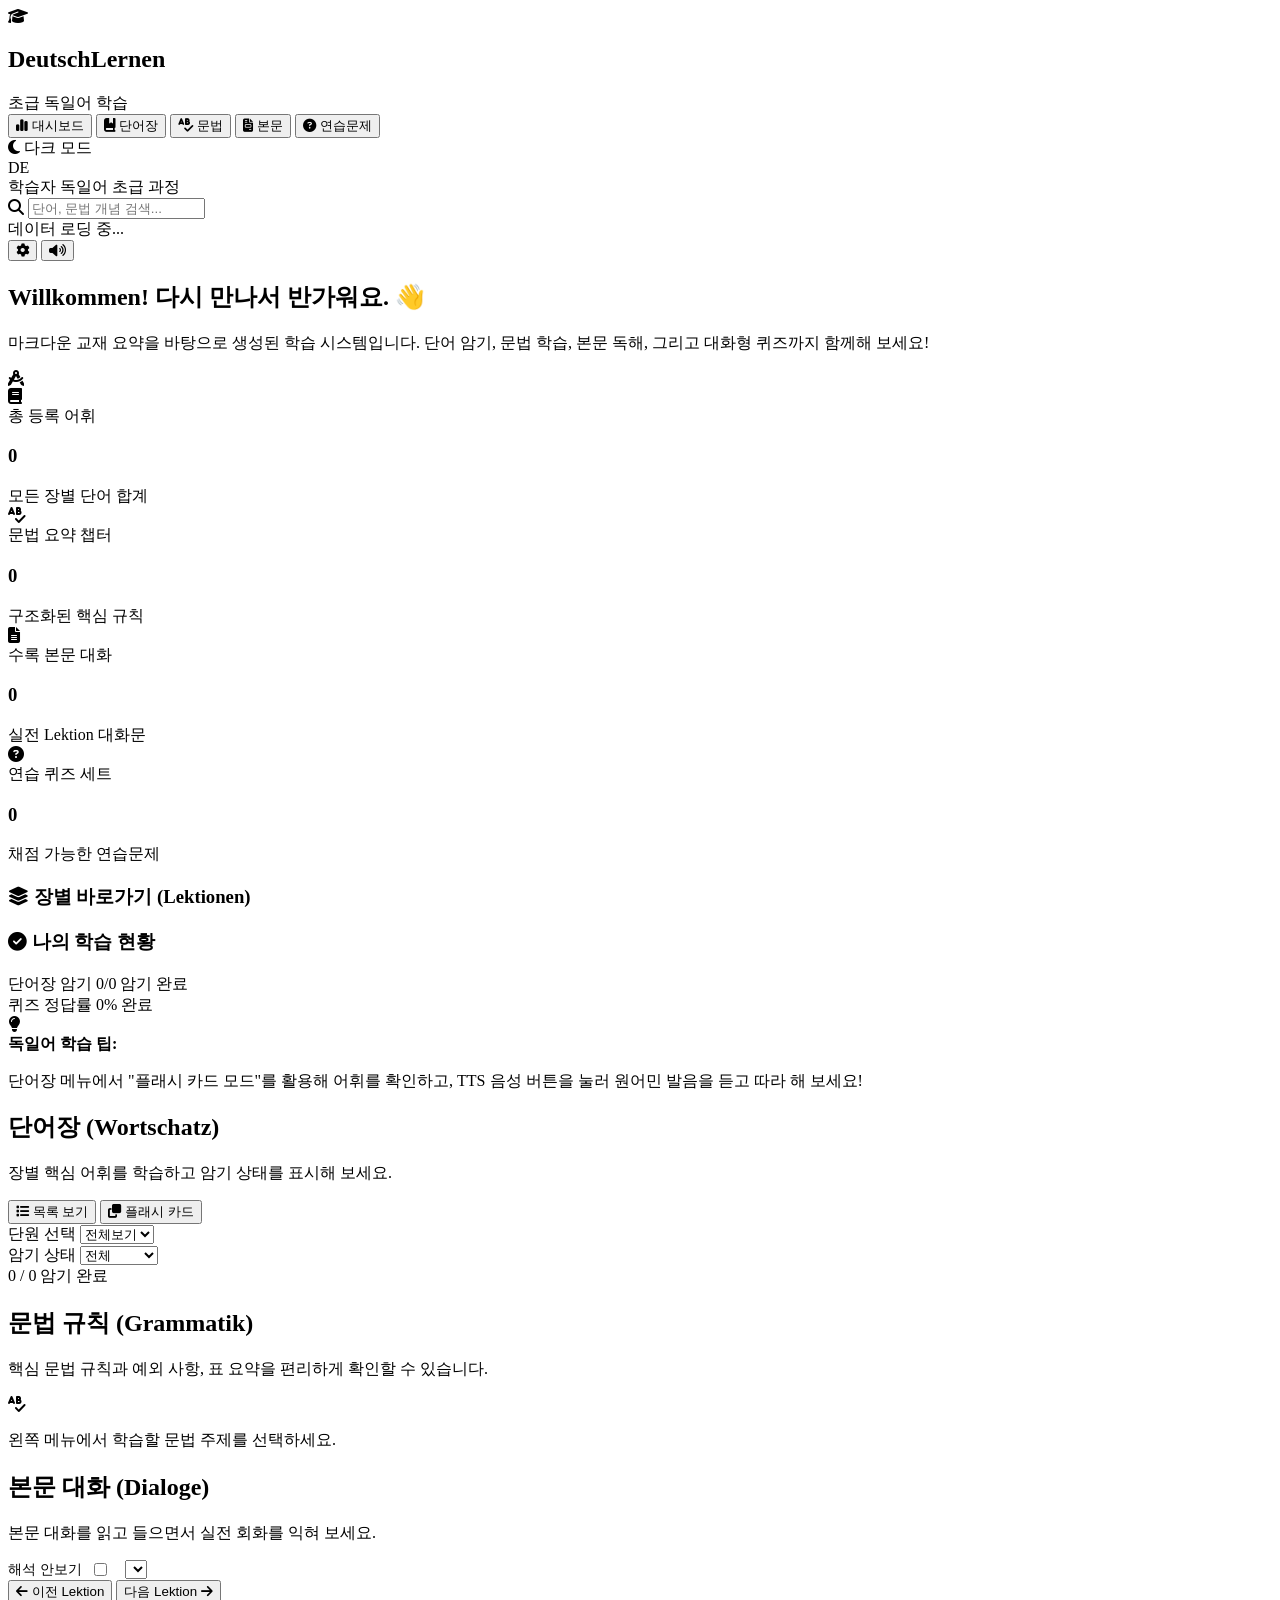
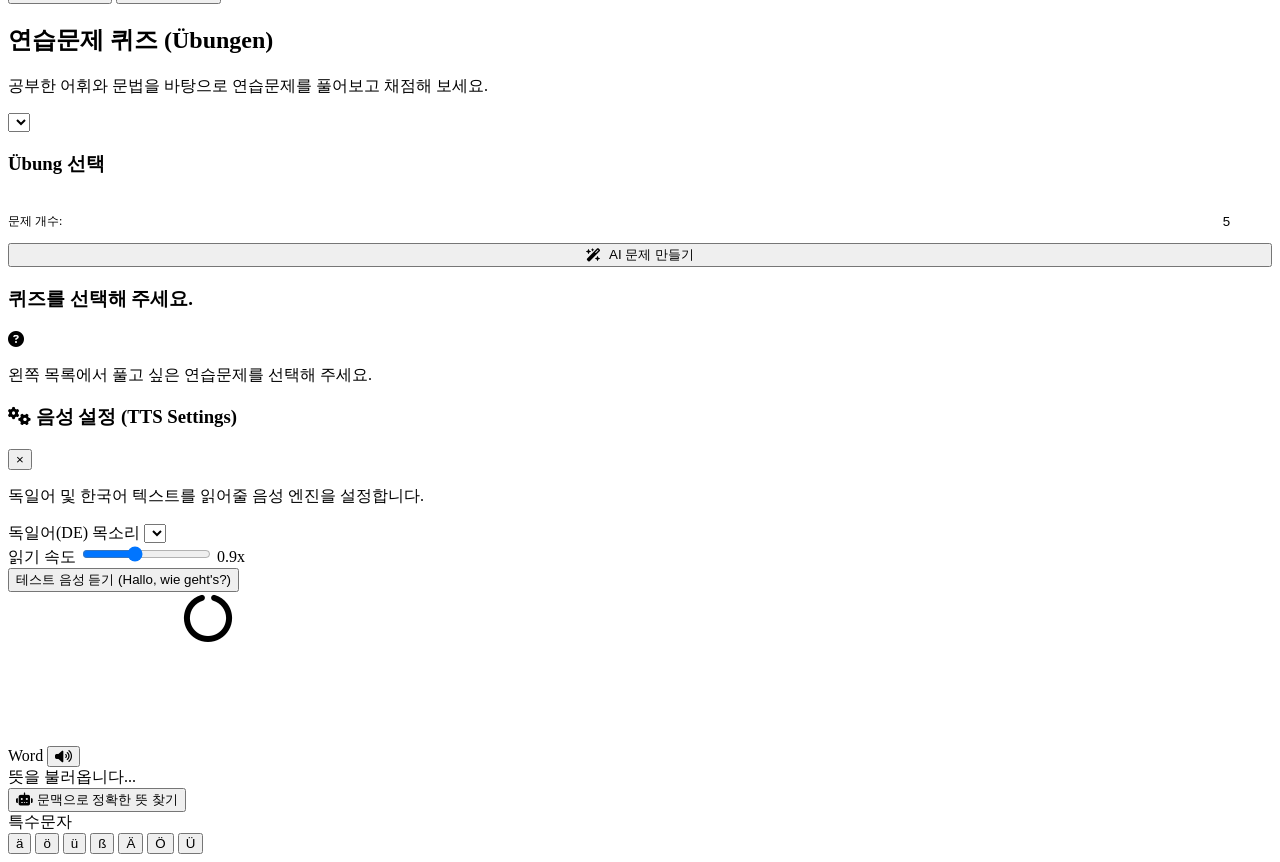
==== index.html @ c86f5766 "1" ====
<!DOCTYPE html>
<html lang="ko">
<head>
  <meta charset="UTF-8">
  <meta name="viewport" content="width=device-width, initial-scale=1.0">
  <title>DeutschLernen — 초급 독일어 학습 플랫폼</title>
  
  <!-- Modern Fonts -->
  <link rel="preconnect" href="https://fonts.googleapis.com">
  <link rel="preconnect" href="https://fonts.gstatic.com" crossorigin>
  <link href="https://fonts.googleapis.com/css2?family=Noto+Sans+KR:wght@300;400;500;700&family=Outfit:wght@300;400;500;600;700&display=swap" rel="stylesheet">
  
  <!-- FontAwesome Icons -->
  <link rel="stylesheet" href="https://cdnjs.cloudflare.com/ajax/libs/font-awesome/6.4.0/css/all.min.css">
  
  <!-- Stylesheets -->
  <link rel="stylesheet" href="styles.css">
</head>
<body class="dark-theme">

  <!-- App Container -->
  <div class="app-container">
    
    <!-- Sidebar Navigation -->
    <aside class="sidebar">
      <div class="brand">
        <div class="logo">
          <i class="fa-solid fa-graduation-cap"></i>
        </div>
        <div class="brand-text">
          <h1>DeutschLernen</h1>
          <span>초급 독일어 학습</span>
        </div>
      </div>
      
      <nav class="nav-menu">
        <button class="nav-item active" data-tab="dashboard" id="btn-dashboard">
          <i class="fa-solid fa-chart-simple"></i>
          <span>대시보드</span>
        </button>
        <button class="nav-item" data-tab="vocabulary" id="btn-vocabulary">
          <i class="fa-solid fa-book-bookmark"></i>
          <span>단어장</span>
        </button>
        <button class="nav-item" data-tab="grammar" id="btn-grammar">
          <i class="fa-solid fa-spell-check"></i>
          <span>문법</span>
        </button>
        <button class="nav-item" data-tab="texts" id="btn-texts">
          <i class="fa-solid fa-file-invoice"></i>
          <span>본문</span>
        </button>
        <button class="nav-item" data-tab="quizzes" id="btn-quizzes">
          <i class="fa-solid fa-circle-question"></i>
          <span>연습문제</span>
        </button>
      </nav>
      
      <div class="sidebar-footer">
        <div class="theme-toggle" id="theme-toggle">
          <i class="fa-solid fa-moon"></i>
          <span>다크 모드</span>
        </div>
        <div class="user-info">
          <div class="avatar">DE</div>
          <div class="details">
            <span class="name">학습자</span>
            <span class="role">독일어 초급 과정</span>
          </div>
        </div>
      </div>
    </aside>
    
    <!-- Main Content Area -->
    <main class="main-content">
      
      <!-- Top header bar -->
      <header class="top-header">
        <div class="search-bar-container">
          <i class="fa-solid fa-magnifying-glass search-icon"></i>
          <input type="text" id="global-search" placeholder="단어, 문법 개념 검색...">
        </div>
        <div class="header-actions">
          <div class="status-indicator">
            <span class="dot pulse"></span>
            <span id="load-status">데이터 로딩 중...</span>
          </div>
          <button class="action-btn" id="btn-api-settings" title="AI 설정">
            <i class="fa-solid fa-gear"></i>
          </button>
          <button class="action-btn" id="btn-tts-settings" title="음성 설정">
            <i class="fa-solid fa-volume-high"></i>
          </button>
        </div>
      </header>
      
      <!-- Content Pages Container -->
      <div class="page-container">
        
        <!-- DASHBOARD PAGE -->
        <section class="page-section active" id="page-dashboard">
          <div class="welcome-banner">
            <div class="welcome-text">
              <h2>Willkommen! 다시 만나서 반가워요. 👋</h2>
              <p>마크다운 교재 요약을 바탕으로 생성된 학습 시스템입니다. 단어 암기, 문법 학습, 본문 독해, 그리고 대화형 퀴즈까지 함께해 보세요!</p>
            </div>
            <div class="welcome-graphic">
              <i class="fa-solid fa-compass-drafting"></i>
            </div>
          </div>
          
          <div class="stats-grid">
            <div class="stat-card">
              <div class="icon-wrap color-blue"><i class="fa-solid fa-book"></i></div>
              <div class="stat-info">
                <span class="label">총 등록 어휘</span>
                <h3 id="stat-total-vocab">0</h3>
                <span class="subtext">모든 장별 단어 합계</span>
              </div>
            </div>
            <div class="stat-card">
              <div class="icon-wrap color-green"><i class="fa-solid fa-spell-check"></i></div>
              <div class="stat-info">
                <span class="label">문법 요약 챕터</span>
                <h3 id="stat-total-grammar">0</h3>
                <span class="subtext">구조화된 핵심 규칙</span>
              </div>
            </div>
            <div class="stat-card">
              <div class="icon-wrap color-purple"><i class="fa-solid fa-file-lines"></i></div>
              <div class="stat-info">
                <span class="label">수록 본문 대화</span>
                <h3 id="stat-total-texts">0</h3>
                <span class="subtext">실전 Lektion 대화문</span>
              </div>
            </div>
            <div class="stat-card">
              <div class="icon-wrap color-amber"><i class="fa-solid fa-circle-question"></i></div>
              <div class="stat-info">
                <span class="label">연습 퀴즈 세트</span>
                <h3 id="stat-total-quizzes">0</h3>
                <span class="subtext">채점 가능한 연습문제</span>
              </div>
            </div>
          </div>
          
          <div class="dashboard-details">
            <div class="dashboard-col">
              <div class="panel">
                <div class="panel-header">
                  <h3><i class="fa-solid fa-layer-group"></i> 장별 바로가기 (Lektionen)</h3>
                </div>
                <div class="chapter-list-grid" id="chapter-list-container">
                  <!-- Dynamically filled -->
                </div>
              </div>
            </div>
            <div class="dashboard-col">
              <div class="panel">
                <div class="panel-header">
                  <h3><i class="fa-solid fa-circle-check"></i> 나의 학습 현황</h3>
                </div>
                <div class="progress-details">
                  <div class="progress-item">
                    <div class="progress-info">
                      <span>단어장 암기</span>
                      <span id="progress-vocab-text">0/0 암기 완료</span>
                    </div>
                    <div class="progress-bar-bg">
                      <div class="progress-bar" id="progress-vocab" style="width: 0%"></div>
                    </div>
                  </div>
                  <div class="progress-item">
                    <div class="progress-info">
                      <span>퀴즈 정답률</span>
                      <span id="progress-quiz-text">0% 완료</span>
                    </div>
                    <div class="progress-bar-bg">
                      <div class="progress-bar" id="progress-quiz" style="width: 0%"></div>
                    </div>
                  </div>
                  
                  <div class="dashboard-tip">
                    <i class="fa-solid fa-lightbulb"></i>
                    <div>
                      <strong>독일어 학습 팁:</strong>
                      <p>단어장 메뉴에서 "플래시 카드 모드"를 활용해 어휘를 확인하고, TTS 음성 버튼을 눌러 원어민 발음을 듣고 따라 해 보세요!</p>
                    </div>
                  </div>
                </div>
              </div>
            </div>
          </div>
        </section>
        
        <!-- VOCABULARY PAGE -->
        <section class="page-section" id="page-vocabulary">
          <div class="section-title-bar">
            <div>
              <h2>단어장 (Wortschatz)</h2>
              <p>장별 핵심 어휘를 학습하고 암기 상태를 표시해 보세요.</p>
            </div>
            <div class="view-toggle-container">
              <button class="toggle-btn active" id="btn-vocab-list"><i class="fa-solid fa-list"></i> 목록 보기</button>
              <button class="toggle-btn" id="btn-vocab-card"><i class="fa-solid fa-clone"></i> 플래시 카드</button>
            </div>
          </div>
          
          <div class="filter-bar">
            <div class="filter-group">
              <label for="select-vocab-chapter">단원 선택</label>
              <select id="select-vocab-chapter" class="custom-select">
                <option value="all">전체보기</option>
                <!-- Filled dynamically -->
              </select>
            </div>
            <div class="filter-group">
              <label for="select-vocab-status">암기 상태</label>
              <select id="select-vocab-status" class="custom-select">
                <option value="all">전체</option>
                <option value="unlearned">미암기</option>
                <option value="learned">암기 완료</option>
              </select>
            </div>
            <div class="vocab-stats">
              <span id="vocab-learned-count">0 / 0</span>
              <span class="badge">암기 완료</span>
            </div>
          </div>
          
          <!-- Vocab List View -->
          <div id="vocab-list-container" class="vocab-list-view">
            <!-- Dynamically filled -->
          </div>
          
          <!-- Vocab Card View -->
          <div id="vocab-card-container" class="vocab-card-view" style="display: none;">
            <div class="card-controls-top" style="display: flex; justify-content: flex-end; margin-bottom: 15px;">
              <button class="btn btn-secondary" id="btn-shuffle-cards"><i class="fa-solid fa-shuffle"></i> 순서 섞기</button>
            </div>
            <div class="card-carousel">
              <button class="carousel-nav" id="btn-prev-card"><i class="fa-solid fa-chevron-left"></i></button>
              
              <div class="flashcard-wrapper">
                <div class="flashcard" id="flashcard">
                  <div class="card-face card-front">
                    <span class="card-category" id="card-group">모음 a / ä</span>
                    <h3 class="card-word" id="card-word-de">da</h3>
                    <div class="card-actions">
                      <button class="card-sound-btn" id="btn-card-tts"><i class="fa-solid fa-volume-high"></i></button>
                    </div>
                    <span class="card-hint">카드를 탭하여 뜻 보기</span>
                  </div>
                  <div class="card-face card-back">
                    <span class="card-category">의미 & 비고</span>
                    <h3 class="card-word-kr" id="card-word-kr">there (거기, 그곳에)</h3>
                    <p class="card-note" id="card-note">adv.</p>
                    <div class="card-learned-toggle">
                      <button class="btn btn-primary" id="btn-card-toggle-learned">암기 완료 표시</button>
                    </div>
                    <span class="card-hint">카드를 탭하여 원어 보기</span>
                  </div>
                </div>
              </div>
              
              <button class="carousel-nav" id="btn-next-card"><i class="fa-solid fa-chevron-right"></i></button>
            </div>
            <div class="carousel-indicator" id="card-indicator">
              카드 1 / 10
            </div>
          </div>
        </section>
        
        <!-- GRAMMAR PAGE -->
        <section class="page-section" id="page-grammar">
          <div class="section-title-bar">
            <div>
              <h2>문법 규칙 (Grammatik)</h2>
              <p>핵심 문법 규칙과 예외 사항, 표 요약을 편리하게 확인할 수 있습니다.</p>
            </div>
          </div>
          
          <div class="grammar-layout">
            <aside class="grammar-sidebar">
              <div class="grammar-nav-list" id="grammar-nav-container">
                <!-- Dynamically filled with titles -->
              </div>
            </aside>
            <article class="grammar-content panel" id="grammar-content-container">
              <!-- Dynamically filled with selected grammar content -->
              <div class="empty-state">
                <i class="fa-solid fa-spell-check"></i>
                <p>왼쪽 메뉴에서 학습할 문법 주제를 선택하세요.</p>
              </div>
            </article>
          </div>
        </section>
        
        <!-- TEXTS PAGE -->
        <section class="page-section" id="page-texts">
          <div class="section-title-bar">
            <div>
              <h2>본문 대화 (Dialoge)</h2>
              <p>본문 대화를 읽고 들으면서 실전 회화를 익혀 보세요.</p>
            </div>
            <div class="filter-group-header" style="display: flex; gap: 15px; align-items: center;">
              <label class="toggle-switch-container" style="display: flex; align-items: center; gap: 8px; cursor: pointer; font-size: 14px; color: var(--text-secondary);">
                <span id="text-translate-status">해석 안보기</span>
                <div class="toggle-switch">
                  <input type="checkbox" id="toggle-text-translation">
                  <span class="slider round"></span>
                </div>
              </label>
              <select id="select-text-chapter" class="custom-select">
                <!-- Filled dynamically -->
              </select>
            </div>
          </div>
          
          <div class="text-reader-container">
            <div class="text-navigator">
              <button class="btn" id="btn-prev-text"><i class="fa-solid fa-arrow-left"></i> 이전 Lektion</button>
              <button class="btn" id="btn-next-text">다음 Lektion <i class="fa-solid fa-arrow-right"></i></button>
            </div>
            
            <div class="dialog-panel panel" id="dialog-panel-container">
              <!-- Dynamically filled with dialogue -->
            </div>
          </div>
        </section>
        
        <!-- QUIZZES PAGE -->
        <section class="page-section" id="page-quizzes">
          <div class="section-title-bar">
            <div>
              <h2>연습문제 퀴즈 (Übungen)</h2>
              <p>공부한 어휘와 문법을 바탕으로 연습문제를 풀어보고 채점해 보세요.</p>
            </div>
            <div class="filter-group-header">
              <select id="select-quiz-chapter" class="custom-select">
                <!-- Filled dynamically -->
              </select>
            </div>
          </div>
          
          <div class="quiz-container">
            <div class="quiz-sidebar panel">
              <h3>Übung 선택</h3>
              <div class="quiz-list" id="quiz-list-container">
                <!-- Dynamic list of exercises -->
              </div>
              <div class="ai-generate-wrapper" style="margin-top: 15px; border-top: 1px solid var(--border-color); padding-top: 15px; display: flex; flex-direction: column; gap: 10px;">
                <div style="display: flex; justify-content: space-between; align-items: center;">
                  <label for="ai-quiz-count" style="font-size: 12px; color: var(--text-secondary);">문제 개수:</label>
                  <input type="number" id="ai-quiz-count" value="5" min="1" max="20" style="width: 60px; padding: 4px 8px; border-radius: var(--radius-sm); border: 1px solid var(--border-color); background: var(--bg-primary); color: var(--text-primary); text-align: center;">
                </div>
                <button class="btn btn-primary" id="btn-generate-ai-quiz" style="width: 100%; display: flex; justify-content: center; align-items: center; gap: 8px;">
                  <i class="fa-solid fa-wand-magic-sparkles"></i> AI 문제 만들기
                </button>
              </div>
            </div>
            
            <div class="quiz-content panel">
              <div class="quiz-header" style="display: flex; justify-content: space-between; align-items: flex-start;">
                <div>
                  <h3 id="quiz-title">퀴즈를 선택해 주세요.</h3>
                  <span class="quiz-subtitle" id="quiz-description"></span>
                </div>
                <button id="btn-delete-ai-quiz" class="btn btn-secondary" style="display: none; border-color: var(--color-danger); color: var(--color-danger); padding: 6px 12px; font-size: 12px;">
                  <i class="fa-solid fa-trash"></i> 삭제
                </button>
              </div>
              
              <div class="quiz-body" id="quiz-body-container">
                <!-- Dynamic quiz rendering -->
                <div class="empty-state">
                  <i class="fa-solid fa-circle-question"></i>
                  <p>왼쪽 목록에서 풀고 싶은 연습문제를 선택해 주세요.</p>
                </div>
              </div>
              
              <div class="quiz-footer" id="quiz-footer-container" style="display: none;">
                <div class="quiz-score-panel" id="quiz-score-panel" style="display: none;">
                  <span class="score-text" id="quiz-score-text">점수: 0 / 0 (0%)</span>
                </div>
                <div class="quiz-actions">
                  <button class="btn btn-secondary" id="btn-quiz-reset">다시 풀기</button>
                  <button class="btn btn-primary" id="btn-quiz-submit">정답 확인</button>
                </div>
              </div>
            </div>
          </div>
        </section>
        
      </div>
    </main>
    
  </div>

  <!-- TTS Settings Modal -->
  <div class="modal" id="modal-tts-settings">
    <div class="modal-content">
      <div class="modal-header">
        <h3><i class="fa-solid fa-gears"></i> 음성 설정 (TTS Settings)</h3>
        <button class="close-btn" id="btn-close-modal">&times;</button>
      </div>
      <div class="modal-body">
        <p>독일어 및 한국어 텍스트를 읽어줄 음성 엔진을 설정합니다.</p>
        <div class="form-group">
          <label for="select-tts-de-voice">독일어(DE) 목소리</label>
          <select id="select-tts-de-voice" class="custom-select">
            <!-- Dynamic voices -->
          </select>
        </div>
        <div class="form-group">
          <label for="select-tts-rate">읽기 속도</label>
          <input type="range" id="select-tts-rate" min="0.5" max="1.5" step="0.1" value="0.9">
          <span class="range-val" id="tts-rate-val">0.9x</span>
        </div>
        
        <div class="tts-test-box">
          <button class="btn btn-secondary" id="btn-test-tts">테스트 음성 듣기 (Hallo, wie geht's?)</button>
        </div>
      </div>
    </div>
  </div>

  <!-- AI Loading Overlay -->
  <div class="modal" id="modal-ai-loading">
    <div class="modal-content" style="max-width: 400px; text-align: center; background: transparent; box-shadow: none; border: none;">
      <div class="ai-loading-spinner" style="font-size: 3rem; color: var(--color-primary); margin-bottom: 20px;">
        <i class="fa-solid fa-circle-notch fa-spin"></i>
      </div>
      <h3 style="color: white; margin-bottom: 10px;">AI가 문제를 생성하고 있습니다...</h3>
      <p id="ai-loading-status" style="color: rgba(255, 255, 255, 0.8);">현재 챕터의 어휘와 문법을 분석 중입니다.</p>
    </div>
  </div>

  <!-- Dictionary Tooltip -->
  <div id="dict-tooltip" class="dict-tooltip">
    <div class="dict-header">
      <span id="dict-word" class="dict-word">Word</span>
      <button id="dict-tts" class="action-btn-small" title="발음 듣기"><i class="fa-solid fa-volume-high"></i></button>
    </div>
    <div id="dict-meaning" class="dict-meaning">뜻을 불러옵니다...</div>
    <div id="dict-note" class="dict-note"></div>
    <button id="dict-ai-btn" class="dict-ai-btn"><i class="fa-solid fa-robot"></i> 문맥으로 정확한 뜻 찾기</button>
  </div>

  <!-- Floating German Keyboard -->
  <div id="german-keyboard" class="floating-keyboard">
    <div class="keyboard-header">특수문자</div>
    <div class="keyboard-keys">
      <button class="key-btn">ä</button>
      <button class="key-btn">ö</button>
      <button class="key-btn">ü</button>
      <button class="key-btn">ß</button>
      <button class="key-btn">Ä</button>
      <button class="key-btn">Ö</button>
      <button class="key-btn">Ü</button>
    </div>
  </div>

  <!-- API Settings Modal -->
  <div id="api-settings-modal" class="modal" style="display: none;">
    <div class="modal-content" style="max-width: 450px;">
      <div class="modal-header">
        <h2><i class="fa-solid fa-gear"></i> AI 기능 설정</h2>
        <button class="close-btn" id="btn-close-api-modal"><i class="fa-solid fa-xmark"></i></button>
      </div>
      <div class="modal-body">
        <p style="color: var(--text-secondary); margin-bottom: 16px; font-size: 14px; line-height: 1.5;">
          <strong>AI 문제 생성 기능</strong>을 사용하려면 DeepSeek API 키가 필요합니다. 입력된 키는 사용자의 기기(브라우저)에만 안전하게 저장됩니다.<br>
          <span style="color: var(--primary-light);">단어 뜻 사전 툴팁은 API 키 없이도 100% 무료로 사용할 수 있습니다!</span>
        </p>
        <div class="form-group" style="margin-bottom: 20px;">
          <label for="deepseek-api-key" style="display: block; margin-bottom: 8px; color: var(--text-primary); font-weight: 500;">DeepSeek API Key</label>
          <input type="password" id="deepseek-api-key" class="quiz-input" style="width: 100%; border: 1px solid var(--border-color); border-radius: var(--radius-md); padding: 12px; background: var(--bg-tertiary); color: white;" placeholder="sk-...">
        </div>
        <button id="btn-save-api-key" class="generate-btn" style="width: 100%;">저장하기</button>
      </div>
    </div>
  </div>

  <script src="app.js"></script>
</body>
</html>
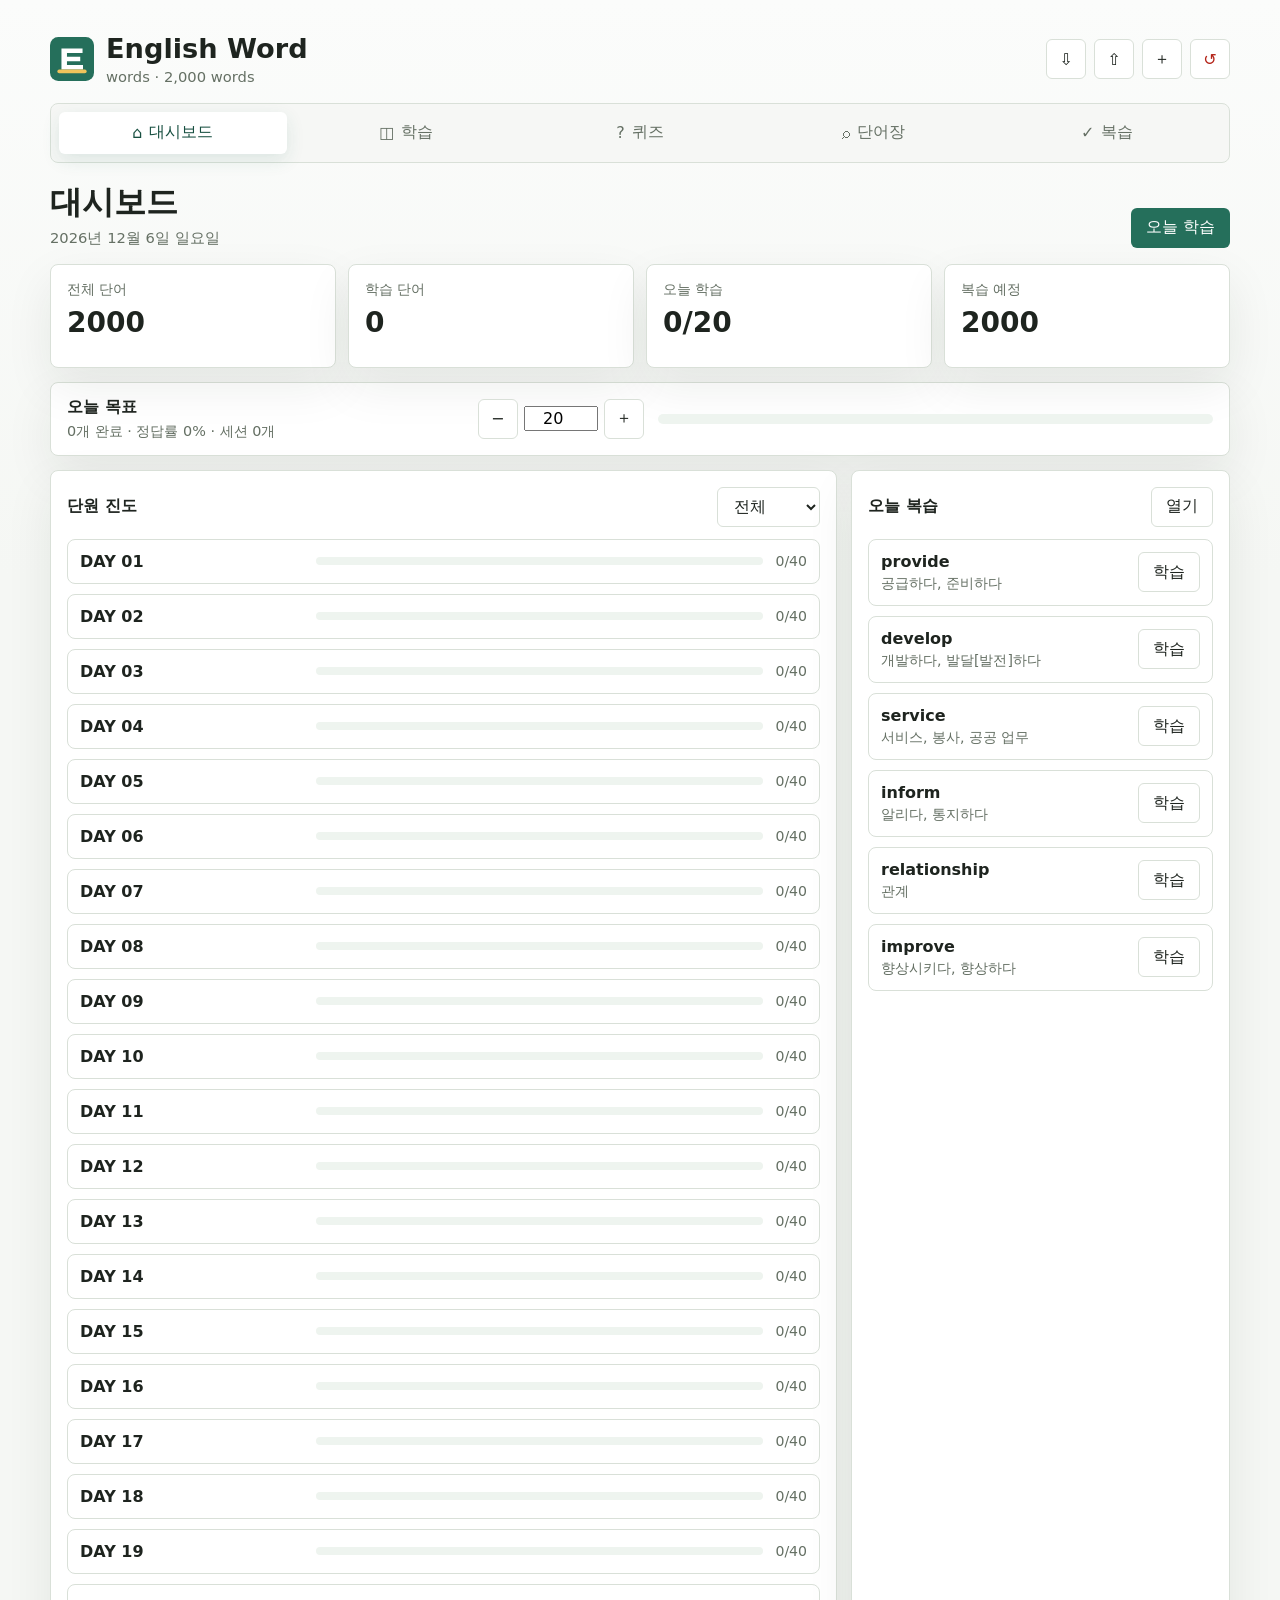
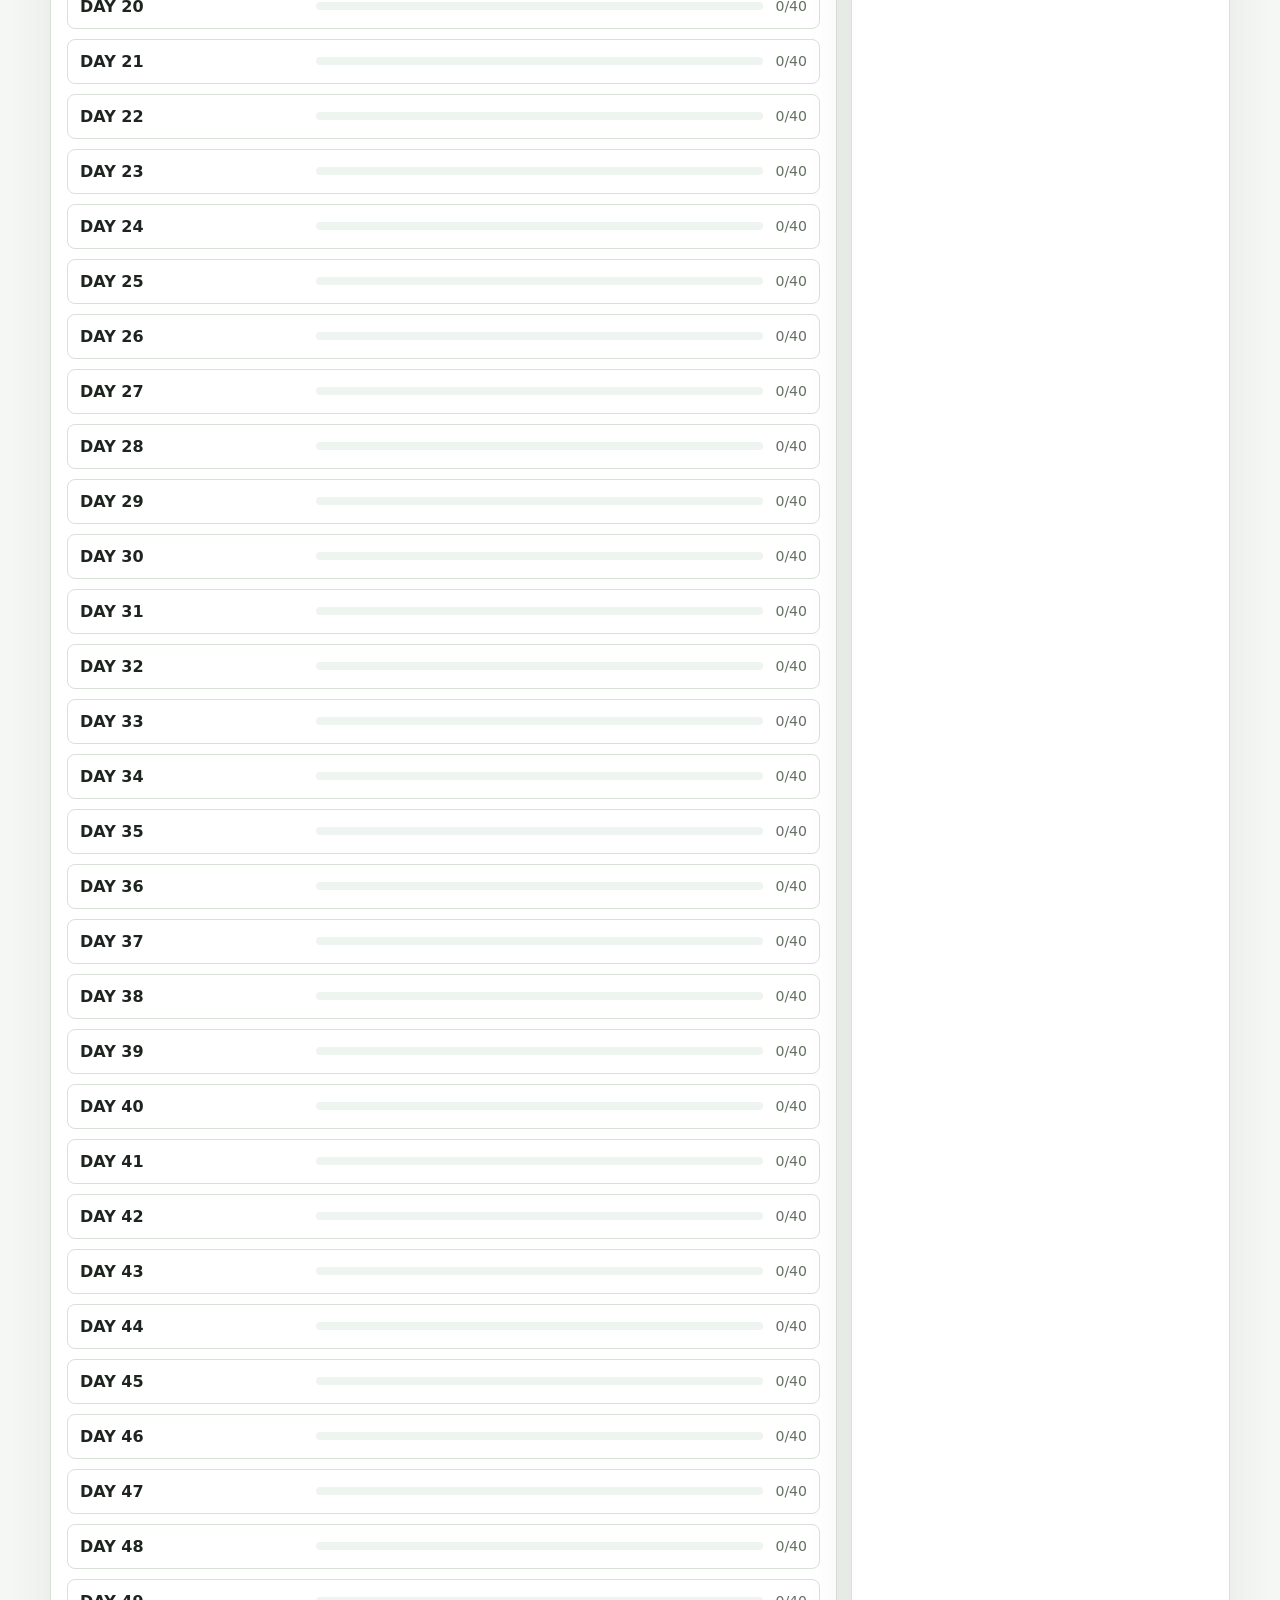
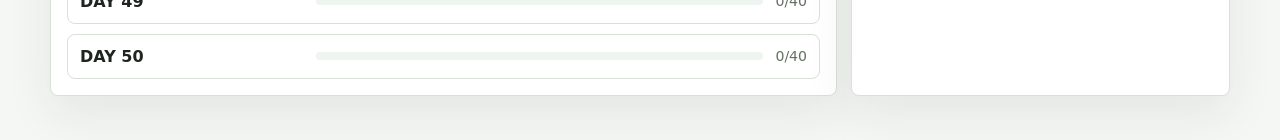
==== commit 5d100954: "Add files via upload" ====
--- a/index.html
+++ b/index.html
@@ -1,487 +1,221 @@
-<!DOCTYPE html>
+<!doctype html>
 <html lang="ko">
-<head>
-  <meta charset="UTF-8">
-  <meta name="viewport" content="width=device-width, initial-scale=1.0">
-  <title>DeutschLernen — 초급 독일어 학습 플랫폼</title>
-  
-  <!-- Modern Fonts -->
-  <link rel="preconnect" href="https://fonts.googleapis.com">
-  <link rel="preconnect" href="https://fonts.gstatic.com" crossorigin>
-  <link href="https://fonts.googleapis.com/css2?family=Noto+Sans+KR:wght@300;400;500;700&family=Outfit:wght@300;400;500;600;700&display=swap" rel="stylesheet">
-  
-  <!-- FontAwesome Icons -->
-  <link rel="stylesheet" href="https://cdnjs.cloudflare.com/ajax/libs/font-awesome/6.4.0/css/all.min.css">
-  
-  <!-- Stylesheets -->
-  <link rel="stylesheet" href="styles.css">
-</head>
-<body class="dark-theme">
-
-  <!-- App Container -->
-  <div class="app-container">
-    
-    <!-- Sidebar Navigation -->
-    <aside class="sidebar">
-      <div class="brand">
-        <div class="logo">
-          <i class="fa-solid fa-graduation-cap"></i>
+  <head>
+    <meta charset="utf-8">
+    <meta name="viewport" content="width=device-width, initial-scale=1">
+    <meta name="theme-color" content="#256f5b">
+    <title>English Word</title>
+    <link rel="manifest" href="manifest.webmanifest">
+    <link rel="icon" href="assets/mark.svg" type="image/svg+xml">
+    <link rel="stylesheet" href="styles.css">
+  </head>
+  <body>
+    <div class="app-shell">
+      <header class="topbar">
+        <div class="brand">
+          <img src="assets/mark.svg" alt="" class="brand-mark">
+          <div>
+            <h1>English Word</h1>
+            <p id="data-source">Loading</p>
+          </div>
         </div>
-        <div class="brand-text">
-          <h1>DeutschLernen</h1>
-          <span>초급 독일어 학습</span>
-        </div>
-      </div>
-      
-      <nav class="nav-menu">
-        <button class="nav-item active" data-tab="dashboard" id="btn-dashboard">
-          <i class="fa-solid fa-chart-simple"></i>
-          <span>대시보드</span>
-        </button>
-        <button class="nav-item" data-tab="vocabulary" id="btn-vocabulary">
-          <i class="fa-solid fa-book-bookmark"></i>
-          <span>단어장</span>
-        </button>
-        <button class="nav-item" data-tab="grammar" id="btn-grammar">
-          <i class="fa-solid fa-spell-check"></i>
-          <span>문법</span>
-        </button>
-        <button class="nav-item" data-tab="texts" id="btn-texts">
-          <i class="fa-solid fa-file-invoice"></i>
-          <span>본문</span>
-        </button>
-        <button class="nav-item" data-tab="quizzes" id="btn-quizzes">
-          <i class="fa-solid fa-circle-question"></i>
-          <span>연습문제</span>
-        </button>
-      </nav>
-      
-      <div class="sidebar-footer">
-        <div class="theme-toggle" id="theme-toggle">
-          <i class="fa-solid fa-moon"></i>
-          <span>다크 모드</span>
-        </div>
-        <div class="user-info">
-          <div class="avatar">DE</div>
-          <div class="details">
-            <span class="name">학습자</span>
-            <span class="role">독일어 초급 과정</span>
-          </div>
-        </div>
-      </div>
-    </aside>
-    
-    <!-- Main Content Area -->
-    <main class="main-content">
-      
-      <!-- Top header bar -->
-      <header class="top-header">
-        <div class="search-bar-container">
-          <i class="fa-solid fa-magnifying-glass search-icon"></i>
-          <input type="text" id="global-search" placeholder="단어, 문법 개념 검색...">
-        </div>
-        <div class="header-actions">
-          <div class="status-indicator">
-            <span class="dot pulse"></span>
-            <span id="load-status">데이터 로딩 중...</span>
-          </div>
-          <button class="action-btn" id="btn-api-settings" title="AI 설정">
-            <i class="fa-solid fa-gear"></i>
-          </button>
-          <button class="action-btn" id="btn-tts-settings" title="음성 설정">
-            <i class="fa-solid fa-volume-high"></i>
+        <div class="topbar-actions">
+          <button class="icon-button" id="export-progress" type="button" title="진도 내보내기">
+            <span aria-hidden="true">⇩</span>
+            <span class="sr-only">진도 내보내기</span>
+          </button>
+          <button class="icon-button" id="import-progress" type="button" title="진도 가져오기">
+            <span aria-hidden="true">⇧</span>
+            <span class="sr-only">진도 가져오기</span>
+          </button>
+          <button class="icon-button" id="install-button" type="button" title="설치" hidden>
+            <span aria-hidden="true">＋</span>
+            <span class="sr-only">설치</span>
+          </button>
+          <button class="icon-button danger" id="reset-progress" type="button" title="진도 초기화">
+            <span aria-hidden="true">↺</span>
+            <span class="sr-only">진도 초기화</span>
           </button>
         </div>
       </header>
-      
-      <!-- Content Pages Container -->
-      <div class="page-container">
-        
-        <!-- DASHBOARD PAGE -->
-        <section class="page-section active" id="page-dashboard">
-          <div class="welcome-banner">
-            <div class="welcome-text">
-              <h2>Willkommen! 다시 만나서 반가워요. 👋</h2>
-              <p>마크다운 교재 요약을 바탕으로 생성된 학습 시스템입니다. 단어 암기, 문법 학습, 본문 독해, 그리고 대화형 퀴즈까지 함께해 보세요!</p>
-            </div>
-            <div class="welcome-graphic">
-              <i class="fa-solid fa-compass-drafting"></i>
-            </div>
-          </div>
-          
-          <div class="stats-grid">
-            <div class="stat-card">
-              <div class="icon-wrap color-blue"><i class="fa-solid fa-book"></i></div>
-              <div class="stat-info">
-                <span class="label">총 등록 어휘</span>
-                <h3 id="stat-total-vocab">0</h3>
-                <span class="subtext">모든 장별 단어 합계</span>
-              </div>
-            </div>
-            <div class="stat-card">
-              <div class="icon-wrap color-green"><i class="fa-solid fa-spell-check"></i></div>
-              <div class="stat-info">
-                <span class="label">문법 요약 챕터</span>
-                <h3 id="stat-total-grammar">0</h3>
-                <span class="subtext">구조화된 핵심 규칙</span>
-              </div>
-            </div>
-            <div class="stat-card">
-              <div class="icon-wrap color-purple"><i class="fa-solid fa-file-lines"></i></div>
-              <div class="stat-info">
-                <span class="label">수록 본문 대화</span>
-                <h3 id="stat-total-texts">0</h3>
-                <span class="subtext">실전 Lektion 대화문</span>
-              </div>
-            </div>
-            <div class="stat-card">
-              <div class="icon-wrap color-amber"><i class="fa-solid fa-circle-question"></i></div>
-              <div class="stat-info">
-                <span class="label">연습 퀴즈 세트</span>
-                <h3 id="stat-total-quizzes">0</h3>
-                <span class="subtext">채점 가능한 연습문제</span>
-              </div>
-            </div>
-          </div>
-          
-          <div class="dashboard-details">
-            <div class="dashboard-col">
-              <div class="panel">
-                <div class="panel-header">
-                  <h3><i class="fa-solid fa-layer-group"></i> 장별 바로가기 (Lektionen)</h3>
-                </div>
-                <div class="chapter-list-grid" id="chapter-list-container">
-                  <!-- Dynamically filled -->
-                </div>
-              </div>
-            </div>
-            <div class="dashboard-col">
-              <div class="panel">
-                <div class="panel-header">
-                  <h3><i class="fa-solid fa-circle-check"></i> 나의 학습 현황</h3>
-                </div>
-                <div class="progress-details">
-                  <div class="progress-item">
-                    <div class="progress-info">
-                      <span>단어장 암기</span>
-                      <span id="progress-vocab-text">0/0 암기 완료</span>
-                    </div>
-                    <div class="progress-bar-bg">
-                      <div class="progress-bar" id="progress-vocab" style="width: 0%"></div>
-                    </div>
-                  </div>
-                  <div class="progress-item">
-                    <div class="progress-info">
-                      <span>퀴즈 정답률</span>
-                      <span id="progress-quiz-text">0% 완료</span>
-                    </div>
-                    <div class="progress-bar-bg">
-                      <div class="progress-bar" id="progress-quiz" style="width: 0%"></div>
-                    </div>
-                  </div>
-                  
-                  <div class="dashboard-tip">
-                    <i class="fa-solid fa-lightbulb"></i>
-                    <div>
-                      <strong>독일어 학습 팁:</strong>
-                      <p>단어장 메뉴에서 "플래시 카드 모드"를 활용해 어휘를 확인하고, TTS 음성 버튼을 눌러 원어민 발음을 듣고 따라 해 보세요!</p>
-                    </div>
-                  </div>
-                </div>
-              </div>
-            </div>
-          </div>
-        </section>
-        
-        <!-- VOCABULARY PAGE -->
-        <section class="page-section" id="page-vocabulary">
-          <div class="section-title-bar">
-            <div>
-              <h2>단어장 (Wortschatz)</h2>
-              <p>장별 핵심 어휘를 학습하고 암기 상태를 표시해 보세요.</p>
-            </div>
-            <div class="view-toggle-container">
-              <button class="toggle-btn active" id="btn-vocab-list"><i class="fa-solid fa-list"></i> 목록 보기</button>
-              <button class="toggle-btn" id="btn-vocab-card"><i class="fa-solid fa-clone"></i> 플래시 카드</button>
-            </div>
-          </div>
-          
-          <div class="filter-bar">
-            <div class="filter-group">
-              <label for="select-vocab-chapter">단원 선택</label>
-              <select id="select-vocab-chapter" class="custom-select">
-                <option value="all">전체보기</option>
-                <!-- Filled dynamically -->
-              </select>
-            </div>
-            <div class="filter-group">
-              <label for="select-vocab-status">암기 상태</label>
-              <select id="select-vocab-status" class="custom-select">
-                <option value="all">전체</option>
-                <option value="unlearned">미암기</option>
-                <option value="learned">암기 완료</option>
-              </select>
-            </div>
-            <div class="vocab-stats">
-              <span id="vocab-learned-count">0 / 0</span>
-              <span class="badge">암기 완료</span>
-            </div>
-          </div>
-          
-          <!-- Vocab List View -->
-          <div id="vocab-list-container" class="vocab-list-view">
-            <!-- Dynamically filled -->
-          </div>
-          
-          <!-- Vocab Card View -->
-          <div id="vocab-card-container" class="vocab-card-view" style="display: none;">
-            <div class="card-controls-top" style="display: flex; justify-content: flex-end; margin-bottom: 15px;">
-              <button class="btn btn-secondary" id="btn-shuffle-cards"><i class="fa-solid fa-shuffle"></i> 순서 섞기</button>
-            </div>
-            <div class="card-carousel">
-              <button class="carousel-nav" id="btn-prev-card"><i class="fa-solid fa-chevron-left"></i></button>
-              
-              <div class="flashcard-wrapper">
-                <div class="flashcard" id="flashcard">
-                  <div class="card-face card-front">
-                    <span class="card-category" id="card-group">모음 a / ä</span>
-                    <h3 class="card-word" id="card-word-de">da</h3>
-                    <div class="card-actions">
-                      <button class="card-sound-btn" id="btn-card-tts"><i class="fa-solid fa-volume-high"></i></button>
-                    </div>
-                    <span class="card-hint">카드를 탭하여 뜻 보기</span>
-                  </div>
-                  <div class="card-face card-back">
-                    <span class="card-category">의미 & 비고</span>
-                    <h3 class="card-word-kr" id="card-word-kr">there (거기, 그곳에)</h3>
-                    <p class="card-note" id="card-note">adv.</p>
-                    <div class="card-learned-toggle">
-                      <button class="btn btn-primary" id="btn-card-toggle-learned">암기 완료 표시</button>
-                    </div>
-                    <span class="card-hint">카드를 탭하여 원어 보기</span>
-                  </div>
-                </div>
-              </div>
-              
-              <button class="carousel-nav" id="btn-next-card"><i class="fa-solid fa-chevron-right"></i></button>
-            </div>
-            <div class="carousel-indicator" id="card-indicator">
-              카드 1 / 10
-            </div>
-          </div>
-        </section>
-        
-        <!-- GRAMMAR PAGE -->
-        <section class="page-section" id="page-grammar">
-          <div class="section-title-bar">
-            <div>
-              <h2>문법 규칙 (Grammatik)</h2>
-              <p>핵심 문법 규칙과 예외 사항, 표 요약을 편리하게 확인할 수 있습니다.</p>
-            </div>
-          </div>
-          
-          <div class="grammar-layout">
-            <aside class="grammar-sidebar">
-              <div class="grammar-nav-list" id="grammar-nav-container">
-                <!-- Dynamically filled with titles -->
-              </div>
-            </aside>
-            <article class="grammar-content panel" id="grammar-content-container">
-              <!-- Dynamically filled with selected grammar content -->
-              <div class="empty-state">
-                <i class="fa-solid fa-spell-check"></i>
-                <p>왼쪽 메뉴에서 학습할 문법 주제를 선택하세요.</p>
-              </div>
-            </article>
-          </div>
-        </section>
-        
-        <!-- TEXTS PAGE -->
-        <section class="page-section" id="page-texts">
-          <div class="section-title-bar">
-            <div>
-              <h2>본문 대화 (Dialoge)</h2>
-              <p>본문 대화를 읽고 들으면서 실전 회화를 익혀 보세요.</p>
-            </div>
-            <div class="filter-group-header" style="display: flex; gap: 15px; align-items: center;">
-              <label class="toggle-switch-container" style="display: flex; align-items: center; gap: 8px; cursor: pointer; font-size: 14px; color: var(--text-secondary);">
-                <span id="text-translate-status">해석 안보기</span>
-                <div class="toggle-switch">
-                  <input type="checkbox" id="toggle-text-translation">
-                  <span class="slider round"></span>
-                </div>
+      <input id="progress-file" type="file" accept="application/json,.json" hidden>
+
+      <nav class="tabbar" aria-label="주요 화면">
+        <button class="tab active" type="button" data-view="dashboard" aria-selected="true">
+          <span aria-hidden="true">⌂</span><span>대시보드</span>
+        </button>
+        <button class="tab" type="button" data-view="learn" aria-selected="false">
+          <span aria-hidden="true">◫</span><span>학습</span>
+        </button>
+        <button class="tab" type="button" data-view="quiz" aria-selected="false">
+          <span aria-hidden="true">?</span><span>퀴즈</span>
+        </button>
+        <button class="tab" type="button" data-view="wordbook" aria-selected="false">
+          <span aria-hidden="true">⌕</span><span>단어장</span>
+        </button>
+        <button class="tab" type="button" data-view="review" aria-selected="false">
+          <span aria-hidden="true">✓</span><span>복습</span>
+        </button>
+      </nav>
+
+      <main>
+        <section class="view active" id="view-dashboard" aria-labelledby="dashboard-title">
+          <div class="section-header">
+            <div>
+              <h2 id="dashboard-title">대시보드</h2>
+              <p id="today-label"></p>
+            </div>
+            <button class="primary-button" type="button" data-go-view="learn">오늘 학습</button>
+          </div>
+
+          <div class="metric-grid" id="metric-grid"></div>
+
+          <section class="goal-panel" aria-labelledby="daily-goal-title">
+            <div>
+              <h3 id="daily-goal-title">오늘 목표</h3>
+              <p id="daily-goal-detail"></p>
+            </div>
+            <div class="goal-control">
+              <button class="icon-button" id="daily-goal-minus" type="button" title="목표 줄이기">
+                <span aria-hidden="true">−</span>
+                <span class="sr-only">목표 줄이기</span>
+              </button>
+              <label class="goal-input-label">
+                <span class="sr-only">일일 목표</span>
+                <input id="daily-goal-input" type="number" min="1" max="999" step="1">
               </label>
-              <select id="select-text-chapter" class="custom-select">
-                <!-- Filled dynamically -->
-              </select>
-            </div>
-          </div>
-          
-          <div class="text-reader-container">
-            <div class="text-navigator">
-              <button class="btn" id="btn-prev-text"><i class="fa-solid fa-arrow-left"></i> 이전 Lektion</button>
-              <button class="btn" id="btn-next-text">다음 Lektion <i class="fa-solid fa-arrow-right"></i></button>
-            </div>
-            
-            <div class="dialog-panel panel" id="dialog-panel-container">
-              <!-- Dynamically filled with dialogue -->
-            </div>
-          </div>
-        </section>
-        
-        <!-- QUIZZES PAGE -->
-        <section class="page-section" id="page-quizzes">
-          <div class="section-title-bar">
-            <div>
-              <h2>연습문제 퀴즈 (Übungen)</h2>
-              <p>공부한 어휘와 문법을 바탕으로 연습문제를 풀어보고 채점해 보세요.</p>
-            </div>
-            <div class="filter-group-header">
-              <select id="select-quiz-chapter" class="custom-select">
-                <!-- Filled dynamically -->
-              </select>
-            </div>
-          </div>
-          
-          <div class="quiz-container">
-            <div class="quiz-sidebar panel">
-              <h3>Übung 선택</h3>
-              <div class="quiz-list" id="quiz-list-container">
-                <!-- Dynamic list of exercises -->
-              </div>
-              <div class="ai-generate-wrapper" style="margin-top: 15px; border-top: 1px solid var(--border-color); padding-top: 15px; display: flex; flex-direction: column; gap: 10px;">
-                <div style="display: flex; justify-content: space-between; align-items: center;">
-                  <label for="ai-quiz-count" style="font-size: 12px; color: var(--text-secondary);">문제 개수:</label>
-                  <input type="number" id="ai-quiz-count" value="5" min="1" max="20" style="width: 60px; padding: 4px 8px; border-radius: var(--radius-sm); border: 1px solid var(--border-color); background: var(--bg-primary); color: var(--text-primary); text-align: center;">
-                </div>
-                <button class="btn btn-primary" id="btn-generate-ai-quiz" style="width: 100%; display: flex; justify-content: center; align-items: center; gap: 8px;">
-                  <i class="fa-solid fa-wand-magic-sparkles"></i> AI 문제 만들기
-                </button>
-              </div>
-            </div>
-            
-            <div class="quiz-content panel">
-              <div class="quiz-header" style="display: flex; justify-content: space-between; align-items: flex-start;">
-                <div>
-                  <h3 id="quiz-title">퀴즈를 선택해 주세요.</h3>
-                  <span class="quiz-subtitle" id="quiz-description"></span>
-                </div>
-                <button id="btn-delete-ai-quiz" class="btn btn-secondary" style="display: none; border-color: var(--color-danger); color: var(--color-danger); padding: 6px 12px; font-size: 12px;">
-                  <i class="fa-solid fa-trash"></i> 삭제
-                </button>
-              </div>
-              
-              <div class="quiz-body" id="quiz-body-container">
-                <!-- Dynamic quiz rendering -->
-                <div class="empty-state">
-                  <i class="fa-solid fa-circle-question"></i>
-                  <p>왼쪽 목록에서 풀고 싶은 연습문제를 선택해 주세요.</p>
-                </div>
-              </div>
-              
-              <div class="quiz-footer" id="quiz-footer-container" style="display: none;">
-                <div class="quiz-score-panel" id="quiz-score-panel" style="display: none;">
-                  <span class="score-text" id="quiz-score-text">점수: 0 / 0 (0%)</span>
-                </div>
-                <div class="quiz-actions">
-                  <button class="btn btn-secondary" id="btn-quiz-reset">다시 풀기</button>
-                  <button class="btn btn-primary" id="btn-quiz-submit">정답 확인</button>
-                </div>
-              </div>
-            </div>
-          </div>
-        </section>
-        
-      </div>
-    </main>
-    
-  </div>
-
-  <!-- TTS Settings Modal -->
-  <div class="modal" id="modal-tts-settings">
-    <div class="modal-content">
-      <div class="modal-header">
-        <h3><i class="fa-solid fa-gears"></i> 음성 설정 (TTS Settings)</h3>
-        <button class="close-btn" id="btn-close-modal">&times;</button>
-      </div>
-      <div class="modal-body">
-        <p>독일어 및 한국어 텍스트를 읽어줄 음성 엔진을 설정합니다.</p>
-        <div class="form-group">
-          <label for="select-tts-de-voice">독일어(DE) 목소리</label>
-          <select id="select-tts-de-voice" class="custom-select">
-            <!-- Dynamic voices -->
-          </select>
-        </div>
-        <div class="form-group">
-          <label for="select-tts-rate">읽기 속도</label>
-          <input type="range" id="select-tts-rate" min="0.5" max="1.5" step="0.1" value="0.9">
-          <span class="range-val" id="tts-rate-val">0.9x</span>
-        </div>
-        
-        <div class="tts-test-box">
-          <button class="btn btn-secondary" id="btn-test-tts">테스트 음성 듣기 (Hallo, wie geht's?)</button>
-        </div>
-      </div>
+              <button class="icon-button" id="daily-goal-plus" type="button" title="목표 늘리기">
+                <span aria-hidden="true">＋</span>
+                <span class="sr-only">목표 늘리기</span>
+              </button>
+            </div>
+            <div class="goal-track" aria-label="오늘 목표 진행률">
+              <span id="daily-goal-bar"></span>
+            </div>
+          </section>
+
+          <div class="dashboard-layout">
+            <section class="panel">
+              <div class="panel-header">
+                <h3>단원 진도</h3>
+                <select id="dashboard-unit-filter" aria-label="단원 필터"></select>
+              </div>
+              <div id="unit-progress-list" class="progress-list"></div>
+            </section>
+
+            <section class="panel">
+              <div class="panel-header">
+                <h3>오늘 복습</h3>
+                <button class="ghost-button" type="button" data-go-view="review">열기</button>
+              </div>
+              <div id="due-preview" class="compact-list"></div>
+            </section>
+          </div>
+        </section>
+
+        <section class="view" id="view-learn" aria-labelledby="learn-title">
+          <div class="section-header">
+            <div>
+              <h2 id="learn-title">플래시카드</h2>
+              <p id="learn-counter"></p>
+            </div>
+            <div class="toolbar">
+              <select id="learn-unit-filter" aria-label="학습 단원"></select>
+              <button class="ghost-button" type="button" id="shuffle-card">섞기</button>
+            </div>
+          </div>
+
+          <article class="flashcard" id="flashcard" tabindex="0">
+            <div class="flashcard-meta">
+              <span id="card-unit"></span>
+              <span id="card-pos"></span>
+            </div>
+            <div class="flashcard-word" id="card-word"></div>
+            <div class="flashcard-meaning" id="card-meaning"></div>
+            <div class="flashcard-example" id="card-example"></div>
+          </article>
+
+          <div class="card-actions">
+            <button class="secondary-button" type="button" id="flip-card">뒤집기</button>
+            <button class="danger-button" type="button" data-grade="again">모름</button>
+            <button class="primary-button" type="button" data-grade="good">맞음</button>
+            <button class="secondary-button" type="button" data-grade="easy">쉬움</button>
+            <button class="icon-button" type="button" id="favorite-card" title="즐겨찾기">
+              <span aria-hidden="true">☆</span>
+              <span class="sr-only">즐겨찾기</span>
+            </button>
+          </div>
+        </section>
+
+        <section class="view" id="view-quiz" aria-labelledby="quiz-title">
+          <div class="section-header">
+            <div>
+              <h2 id="quiz-title">퀴즈</h2>
+              <p id="quiz-status"></p>
+            </div>
+            <div class="toolbar">
+              <select id="quiz-unit-filter" aria-label="퀴즈 단원"></select>
+              <div class="segmented" role="group" aria-label="퀴즈 유형">
+                <button class="segment active" type="button" data-quiz-mode="choice">선택</button>
+                <button class="segment" type="button" data-quiz-mode="typing">입력</button>
+              </div>
+            </div>
+          </div>
+
+          <section class="quiz-panel">
+            <div class="quiz-word" id="quiz-word"></div>
+            <div class="quiz-sub" id="quiz-sub"></div>
+            <div class="choices" id="quiz-choices"></div>
+            <form class="typing-form" id="typing-form" hidden>
+              <input id="typing-answer" type="text" autocomplete="off" placeholder="뜻 입력">
+              <button class="primary-button" type="submit">확인</button>
+            </form>
+            <div class="quiz-result" id="quiz-result"></div>
+            <button class="secondary-button" type="button" id="next-quiz">다음</button>
+          </section>
+        </section>
+
+        <section class="view" id="view-wordbook" aria-labelledby="wordbook-title">
+          <div class="section-header">
+            <div>
+              <h2 id="wordbook-title">단어장</h2>
+              <p id="wordbook-count"></p>
+            </div>
+            <div class="toolbar">
+              <input id="search-input" type="search" placeholder="검색" autocomplete="off">
+              <select id="wordbook-unit-filter" aria-label="단어장 단원"></select>
+              <div class="segmented wordbook-filter" role="group" aria-label="단어 상태">
+                <button class="segment active" type="button" data-wordbook-status="all">전체</button>
+                <button class="segment" type="button" data-wordbook-status="new">미학습</button>
+                <button class="segment" type="button" data-wordbook-status="due">복습</button>
+                <button class="segment" type="button" data-wordbook-status="wrong">오답</button>
+                <button class="segment" type="button" data-wordbook-status="favorite">즐겨찾기</button>
+                <button class="segment" type="button" data-wordbook-status="mastered">완료</button>
+              </div>
+            </div>
+          </div>
+
+          <div class="word-table" id="word-list"></div>
+        </section>
+
+        <section class="view" id="view-review" aria-labelledby="review-title">
+          <div class="section-header">
+            <div>
+              <h2 id="review-title">복습</h2>
+              <p id="review-count"></p>
+            </div>
+            <div class="toolbar">
+              <button class="ghost-button" type="button" id="review-wrong-only">오답</button>
+              <button class="ghost-button" type="button" id="review-favorites-only">즐겨찾기</button>
+            </div>
+          </div>
+          <div class="review-list" id="review-list"></div>
+        </section>
+      </main>
     </div>
-  </div>
-
-  <!-- AI Loading Overlay -->
-  <div class="modal" id="modal-ai-loading">
-    <div class="modal-content" style="max-width: 400px; text-align: center; background: transparent; box-shadow: none; border: none;">
-      <div class="ai-loading-spinner" style="font-size: 3rem; color: var(--color-primary); margin-bottom: 20px;">
-        <i class="fa-solid fa-circle-notch fa-spin"></i>
-      </div>
-      <h3 style="color: white; margin-bottom: 10px;">AI가 문제를 생성하고 있습니다...</h3>
-      <p id="ai-loading-status" style="color: rgba(255, 255, 255, 0.8);">현재 챕터의 어휘와 문법을 분석 중입니다.</p>
-    </div>
-  </div>
-
-  <!-- Dictionary Tooltip -->
-  <div id="dict-tooltip" class="dict-tooltip">
-    <div class="dict-header">
-      <span id="dict-word" class="dict-word">Word</span>
-      <button id="dict-tts" class="action-btn-small" title="발음 듣기"><i class="fa-solid fa-volume-high"></i></button>
-    </div>
-    <div id="dict-meaning" class="dict-meaning">뜻을 불러옵니다...</div>
-    <div id="dict-note" class="dict-note"></div>
-    <button id="dict-ai-btn" class="dict-ai-btn"><i class="fa-solid fa-robot"></i> 문맥으로 정확한 뜻 찾기</button>
-  </div>
-
-  <!-- Floating German Keyboard -->
-  <div id="german-keyboard" class="floating-keyboard">
-    <div class="keyboard-header">특수문자</div>
-    <div class="keyboard-keys">
-      <button class="key-btn">ä</button>
-      <button class="key-btn">ö</button>
-      <button class="key-btn">ü</button>
-      <button class="key-btn">ß</button>
-      <button class="key-btn">Ä</button>
-      <button class="key-btn">Ö</button>
-      <button class="key-btn">Ü</button>
-    </div>
-  </div>
-
-  <!-- API Settings Modal -->
-  <div id="api-settings-modal" class="modal" style="display: none;">
-    <div class="modal-content" style="max-width: 450px;">
-      <div class="modal-header">
-        <h2><i class="fa-solid fa-gear"></i> AI 기능 설정</h2>
-        <button class="close-btn" id="btn-close-api-modal"><i class="fa-solid fa-xmark"></i></button>
-      </div>
-      <div class="modal-body">
-        <p style="color: var(--text-secondary); margin-bottom: 16px; font-size: 14px; line-height: 1.5;">
-          <strong>AI 문제 생성 기능</strong>을 사용하려면 DeepSeek API 키가 필요합니다. 입력된 키는 사용자의 기기(브라우저)에만 안전하게 저장됩니다.<br>
-          <span style="color: var(--primary-light);">단어 뜻 사전 툴팁은 API 키 없이도 100% 무료로 사용할 수 있습니다!</span>
-        </p>
-        <div class="form-group" style="margin-bottom: 20px;">
-          <label for="deepseek-api-key" style="display: block; margin-bottom: 8px; color: var(--text-primary); font-weight: 500;">DeepSeek API Key</label>
-          <input type="password" id="deepseek-api-key" class="quiz-input" style="width: 100%; border: 1px solid var(--border-color); border-radius: var(--radius-md); padding: 12px; background: var(--bg-tertiary); color: white;" placeholder="sk-...">
-        </div>
-        <button id="btn-save-api-key" class="generate-btn" style="width: 100%;">저장하기</button>
-      </div>
-    </div>
-  </div>
-
-  <script src="app.js"></script>
-</body>
+
+    <div class="toast" id="toast" role="status" aria-live="polite"></div>
+
+    <script type="module" src="app.js"></script>
+  </body>
 </html>
--- a/styles.css
+++ b/styles.css
@@ -0,0 +1,717 @@
+:root {
+  color-scheme: light;
+  --bg: #f5f7f4;
+  --surface: #ffffff;
+  --surface-strong: #eef4ef;
+  --ink: #1e241f;
+  --muted: #657064;
+  --line: #d9e0d8;
+  --accent: #256f5b;
+  --accent-strong: #174f40;
+  --accent-soft: #e3f2ec;
+  --warning: #8a4d18;
+  --danger: #b42318;
+  --danger-soft: #fde7e3;
+  --shadow: 0 18px 48px rgba(30, 36, 31, 0.08);
+  --radius: 8px;
+  font-family: Inter, ui-sans-serif, system-ui, -apple-system, BlinkMacSystemFont, "Segoe UI", sans-serif;
+}
+
+* {
+  box-sizing: border-box;
+}
+
+html {
+  min-height: 100%;
+  background: var(--bg);
+}
+
+body {
+  min-height: 100%;
+  margin: 0;
+  color: var(--ink);
+  background: linear-gradient(180deg, #fbfcfb 0%, var(--bg) 36rem);
+}
+
+button,
+input,
+select {
+  font: inherit;
+}
+
+button {
+  cursor: pointer;
+}
+
+button:disabled {
+  cursor: not-allowed;
+  opacity: 0.55;
+}
+
+.app-shell {
+  width: min(1180px, calc(100% - 32px));
+  margin: 0 auto;
+  padding: 22px 0 44px;
+}
+
+.topbar {
+  display: flex;
+  align-items: center;
+  justify-content: space-between;
+  gap: 16px;
+  padding: 12px 0 18px;
+}
+
+.brand {
+  display: flex;
+  align-items: center;
+  min-width: 0;
+  gap: 12px;
+}
+
+.brand-mark {
+  width: 44px;
+  height: 44px;
+  flex: 0 0 auto;
+}
+
+.brand h1 {
+  margin: 0;
+  font-size: clamp(1.25rem, 3vw, 1.7rem);
+  line-height: 1.1;
+  letter-spacing: 0;
+}
+
+.brand p,
+.section-header p {
+  margin: 4px 0 0;
+  color: var(--muted);
+  font-size: 0.92rem;
+}
+
+.topbar-actions,
+.toolbar,
+.card-actions {
+  display: flex;
+  align-items: center;
+  gap: 8px;
+  flex-wrap: wrap;
+}
+
+.tabbar {
+  position: sticky;
+  top: 0;
+  z-index: 5;
+  display: grid;
+  grid-template-columns: repeat(5, minmax(0, 1fr));
+  gap: 6px;
+  padding: 8px;
+  margin-bottom: 18px;
+  background: rgba(245, 247, 244, 0.9);
+  border: 1px solid var(--line);
+  border-radius: var(--radius);
+  backdrop-filter: blur(16px);
+}
+
+.tab {
+  display: inline-flex;
+  align-items: center;
+  justify-content: center;
+  min-height: 42px;
+  gap: 7px;
+  border: 0;
+  border-radius: 6px;
+  color: var(--muted);
+  background: transparent;
+}
+
+.tab.active {
+  color: var(--accent-strong);
+  background: var(--surface);
+  box-shadow: 0 6px 18px rgba(37, 111, 91, 0.12);
+}
+
+.view {
+  display: none;
+}
+
+.view.active {
+  display: block;
+}
+
+.section-header {
+  display: flex;
+  align-items: flex-end;
+  justify-content: space-between;
+  gap: 16px;
+  margin: 16px 0;
+}
+
+.section-header h2 {
+  margin: 0;
+  font-size: clamp(1.35rem, 3vw, 2rem);
+  letter-spacing: 0;
+}
+
+.metric-grid {
+  display: grid;
+  grid-template-columns: repeat(4, minmax(0, 1fr));
+  gap: 12px;
+  margin-bottom: 14px;
+}
+
+.metric {
+  min-height: 104px;
+  padding: 16px;
+  background: var(--surface);
+  border: 1px solid var(--line);
+  border-radius: var(--radius);
+  box-shadow: var(--shadow);
+}
+
+.metric span {
+  display: block;
+  color: var(--muted);
+  font-size: 0.86rem;
+}
+
+.metric strong {
+  display: block;
+  margin-top: 10px;
+  font-size: 1.75rem;
+  line-height: 1;
+  letter-spacing: 0;
+}
+
+.dashboard-layout {
+  display: grid;
+  grid-template-columns: minmax(0, 1.35fr) minmax(320px, 0.65fr);
+  gap: 14px;
+}
+
+.goal-panel {
+  display: grid;
+  grid-template-columns: minmax(180px, 1fr) auto minmax(200px, 1.4fr);
+  align-items: center;
+  gap: 14px;
+  margin-bottom: 14px;
+  padding: 14px 16px;
+  background: var(--surface);
+  border: 1px solid var(--line);
+  border-radius: var(--radius);
+  box-shadow: var(--shadow);
+}
+
+.goal-panel h3 {
+  margin: 0;
+  font-size: 1rem;
+}
+
+.goal-panel p {
+  margin: 4px 0 0;
+  color: var(--muted);
+  font-size: 0.9rem;
+}
+
+.goal-control {
+  display: inline-flex;
+  align-items: center;
+  gap: 6px;
+}
+
+.goal-input-label input {
+  width: 74px;
+  text-align: center;
+}
+
+.goal-track {
+  height: 10px;
+  overflow: hidden;
+  background: var(--surface-strong);
+  border-radius: 999px;
+}
+
+.goal-track span {
+  display: block;
+  width: var(--value, 0%);
+  height: 100%;
+  background: var(--accent);
+  transition: width 160ms ease;
+}
+
+.panel,
+.flashcard,
+.quiz-panel {
+  background: var(--surface);
+  border: 1px solid var(--line);
+  border-radius: var(--radius);
+  box-shadow: var(--shadow);
+}
+
+.panel {
+  padding: 16px;
+}
+
+.panel-header {
+  display: flex;
+  align-items: center;
+  justify-content: space-between;
+  gap: 12px;
+  margin-bottom: 12px;
+}
+
+.panel-header h3 {
+  margin: 0;
+  font-size: 1rem;
+}
+
+select,
+input[type="search"],
+input[type="text"] {
+  min-height: 40px;
+  border: 1px solid var(--line);
+  border-radius: 6px;
+  padding: 0 12px;
+  color: var(--ink);
+  background: var(--surface);
+}
+
+input[type="search"] {
+  width: min(280px, 100%);
+}
+
+.primary-button,
+.secondary-button,
+.danger-button,
+.ghost-button,
+.icon-button,
+.segment {
+  min-height: 40px;
+  border-radius: 6px;
+  border: 1px solid transparent;
+  padding: 0 14px;
+}
+
+.primary-button {
+  color: #ffffff;
+  background: var(--accent);
+}
+
+.primary-button:hover {
+  background: var(--accent-strong);
+}
+
+.secondary-button {
+  color: var(--accent-strong);
+  border-color: var(--accent);
+  background: var(--accent-soft);
+}
+
+.danger-button {
+  color: #ffffff;
+  background: var(--danger);
+}
+
+.ghost-button {
+  color: var(--ink);
+  border-color: var(--line);
+  background: var(--surface);
+}
+
+.icon-button {
+  display: inline-grid;
+  place-items: center;
+  width: 40px;
+  padding: 0;
+  color: var(--ink);
+  border-color: var(--line);
+  background: var(--surface);
+}
+
+.icon-button.danger {
+  color: var(--danger);
+}
+
+.segmented {
+  display: inline-flex;
+  padding: 3px;
+  border: 1px solid var(--line);
+  border-radius: 8px;
+  background: var(--surface-strong);
+}
+
+.segment {
+  min-height: 34px;
+  color: var(--muted);
+  background: transparent;
+}
+
+.segment.active {
+  color: var(--accent-strong);
+  background: var(--surface);
+  box-shadow: 0 3px 10px rgba(30, 36, 31, 0.08);
+}
+
+.wordbook-filter {
+  max-width: 100%;
+  overflow-x: auto;
+}
+
+.wordbook-filter .segment {
+  flex: 0 0 auto;
+}
+
+.progress-list,
+.compact-list,
+.review-list {
+  display: grid;
+  gap: 10px;
+}
+
+.progress-item,
+.compact-item,
+.word-row,
+.review-item {
+  border: 1px solid var(--line);
+  border-radius: var(--radius);
+  background: var(--surface);
+}
+
+.progress-item {
+  display: grid;
+  grid-template-columns: minmax(130px, 1fr) minmax(160px, 2fr) auto;
+  align-items: center;
+  gap: 12px;
+  padding: 12px;
+}
+
+.progress-track {
+  height: 8px;
+  overflow: hidden;
+  background: var(--surface-strong);
+  border-radius: 999px;
+}
+
+.progress-track span {
+  display: block;
+  height: 100%;
+  width: var(--value);
+  background: var(--accent);
+}
+
+.compact-item,
+.review-item {
+  display: flex;
+  align-items: center;
+  justify-content: space-between;
+  gap: 12px;
+  padding: 12px;
+}
+
+.compact-item strong,
+.review-item strong,
+.word-main strong {
+  font-size: 1rem;
+}
+
+.subtext,
+.word-main span,
+.review-item span {
+  color: var(--muted);
+  font-size: 0.88rem;
+}
+
+.flashcard {
+  display: grid;
+  align-content: center;
+  min-height: 360px;
+  padding: clamp(22px, 6vw, 48px);
+  text-align: center;
+}
+
+.flashcard-meta {
+  display: flex;
+  justify-content: center;
+  gap: 8px;
+  min-height: 28px;
+  margin-bottom: 10px;
+  color: var(--muted);
+}
+
+.flashcard-meta span {
+  min-height: 26px;
+  padding: 3px 9px;
+  border: 1px solid var(--line);
+  border-radius: 999px;
+  background: var(--surface-strong);
+}
+
+.flashcard-word {
+  min-height: 78px;
+  display: grid;
+  place-items: center;
+  font-size: clamp(2.4rem, 8vw, 5.25rem);
+  font-weight: 800;
+  line-height: 1;
+  letter-spacing: 0;
+}
+
+.flashcard-meaning {
+  min-height: 44px;
+  margin-top: 18px;
+  font-size: clamp(1.2rem, 4vw, 2rem);
+  font-weight: 700;
+}
+
+.flashcard-example {
+  min-height: 56px;
+  max-width: 680px;
+  margin: 14px auto 0;
+  color: var(--muted);
+  line-height: 1.55;
+}
+
+.card-actions {
+  justify-content: center;
+  margin-top: 14px;
+}
+
+.quiz-panel {
+  display: grid;
+  justify-items: center;
+  gap: 16px;
+  min-height: 420px;
+  padding: clamp(20px, 5vw, 42px);
+  text-align: center;
+}
+
+.quiz-word {
+  min-height: 64px;
+  font-size: clamp(2.1rem, 7vw, 4.75rem);
+  font-weight: 800;
+  line-height: 1;
+  letter-spacing: 0;
+}
+
+.quiz-sub {
+  min-height: 24px;
+  color: var(--muted);
+}
+
+.choices {
+  display: grid;
+  grid-template-columns: repeat(2, minmax(0, 1fr));
+  gap: 10px;
+  width: min(680px, 100%);
+}
+
+.choice {
+  min-height: 58px;
+  padding: 12px;
+  border: 1px solid var(--line);
+  border-radius: var(--radius);
+  color: var(--ink);
+  background: var(--surface);
+}
+
+.choice.correct {
+  border-color: var(--accent);
+  background: var(--accent-soft);
+}
+
+.choice.wrong {
+  border-color: var(--danger);
+  background: var(--danger-soft);
+}
+
+.typing-form {
+  display: flex;
+  width: min(520px, 100%);
+  gap: 8px;
+}
+
+.typing-form input {
+  flex: 1;
+  min-width: 0;
+}
+
+.quiz-result {
+  min-height: 28px;
+  font-weight: 700;
+}
+
+.quiz-result.good {
+  color: var(--accent-strong);
+}
+
+.quiz-result.bad {
+  color: var(--danger);
+}
+
+.word-table {
+  display: grid;
+  gap: 8px;
+}
+
+.word-row {
+  display: grid;
+  grid-template-columns: minmax(140px, 0.9fr) minmax(180px, 1.35fr) minmax(120px, 0.7fr) auto;
+  align-items: center;
+  gap: 12px;
+  padding: 12px;
+}
+
+.word-main {
+  display: grid;
+  gap: 3px;
+  min-width: 0;
+}
+
+.word-main strong,
+.word-main span {
+  overflow-wrap: anywhere;
+}
+
+.badge-row {
+  display: flex;
+  flex-wrap: wrap;
+  gap: 6px;
+}
+
+.badge {
+  display: inline-flex;
+  align-items: center;
+  min-height: 24px;
+  padding: 2px 8px;
+  border-radius: 999px;
+  color: var(--accent-strong);
+  background: var(--accent-soft);
+  font-size: 0.78rem;
+}
+
+.empty {
+  padding: 22px;
+  border: 1px dashed var(--line);
+  border-radius: var(--radius);
+  color: var(--muted);
+  text-align: center;
+  background: rgba(255, 255, 255, 0.55);
+}
+
+.toast {
+  position: fixed;
+  right: 18px;
+  bottom: 18px;
+  z-index: 20;
+  max-width: min(360px, calc(100vw - 36px));
+  padding: 12px 14px;
+  border-radius: var(--radius);
+  color: #ffffff;
+  background: var(--ink);
+  box-shadow: var(--shadow);
+  transform: translateY(18px);
+  opacity: 0;
+  pointer-events: none;
+  transition: opacity 160ms ease, transform 160ms ease;
+}
+
+.toast.show {
+  transform: translateY(0);
+  opacity: 1;
+}
+
+.sr-only {
+  position: absolute;
+  width: 1px;
+  height: 1px;
+  padding: 0;
+  margin: -1px;
+  overflow: hidden;
+  clip: rect(0, 0, 0, 0);
+  white-space: nowrap;
+  border: 0;
+}
+
+@media (max-width: 860px) {
+  .app-shell {
+    width: min(100% - 22px, 720px);
+    padding-top: 12px;
+  }
+
+  .metric-grid,
+  .dashboard-layout,
+  .goal-panel {
+    grid-template-columns: 1fr;
+  }
+
+  .goal-control {
+    justify-content: flex-start;
+  }
+
+  .section-header {
+    align-items: stretch;
+    flex-direction: column;
+  }
+
+  .toolbar {
+    width: 100%;
+  }
+
+  .toolbar select,
+  .toolbar input {
+    flex: 1 1 160px;
+  }
+
+  .progress-item,
+  .word-row {
+    grid-template-columns: 1fr;
+  }
+
+  .choices {
+    grid-template-columns: 1fr;
+  }
+
+  .tab {
+    min-height: 48px;
+    font-size: 0.82rem;
+    flex-direction: column;
+    gap: 2px;
+  }
+}
+
+@media (max-width: 520px) {
+  .app-shell {
+    width: min(100% - 16px, 480px);
+  }
+
+  .brand-mark {
+    width: 38px;
+    height: 38px;
+  }
+
+  .metric-grid {
+    grid-template-columns: repeat(2, minmax(0, 1fr));
+  }
+
+  .metric {
+    min-height: 92px;
+    padding: 12px;
+  }
+
+  .metric strong {
+    font-size: 1.35rem;
+  }
+
+  .flashcard {
+    min-height: 330px;
+    padding: 20px;
+  }
+
+  .card-actions > button {
+    flex: 1 1 96px;
+  }
+
+  .typing-form {
+    flex-direction: column;
+  }
+}
